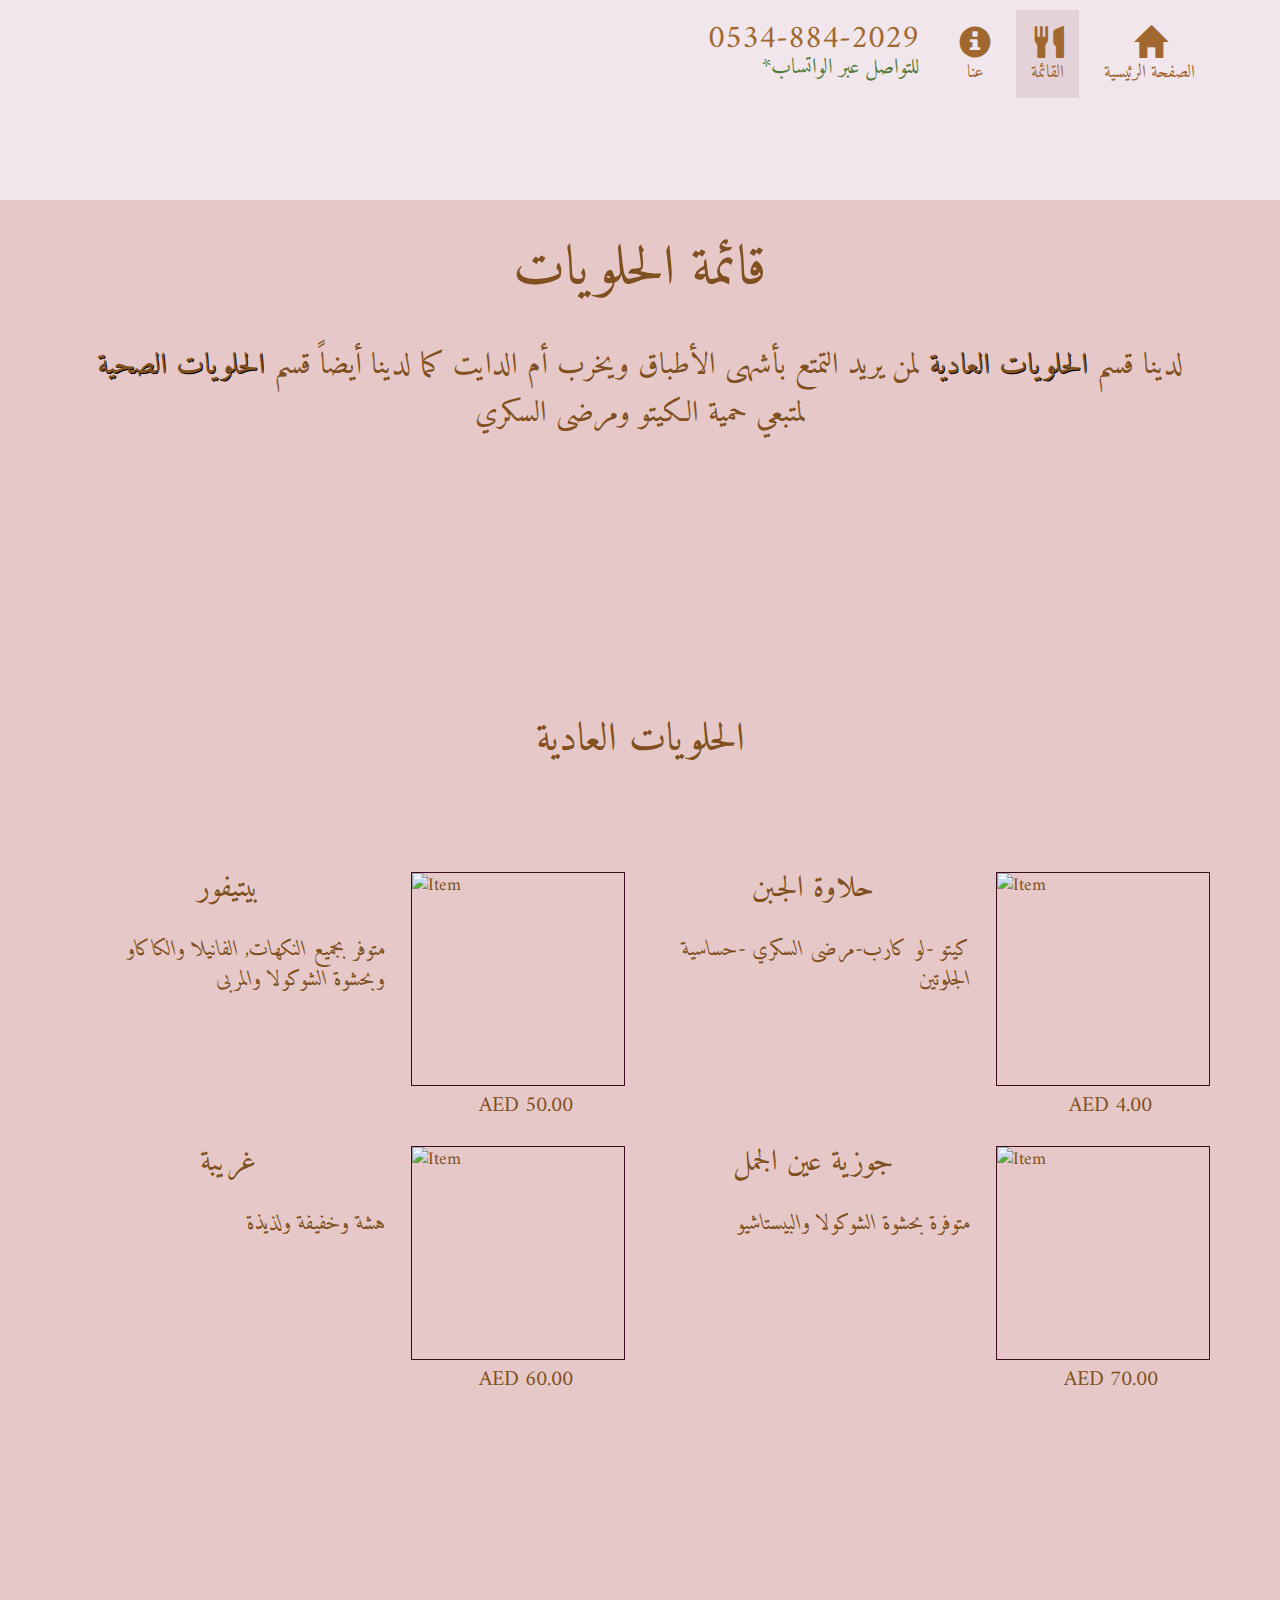
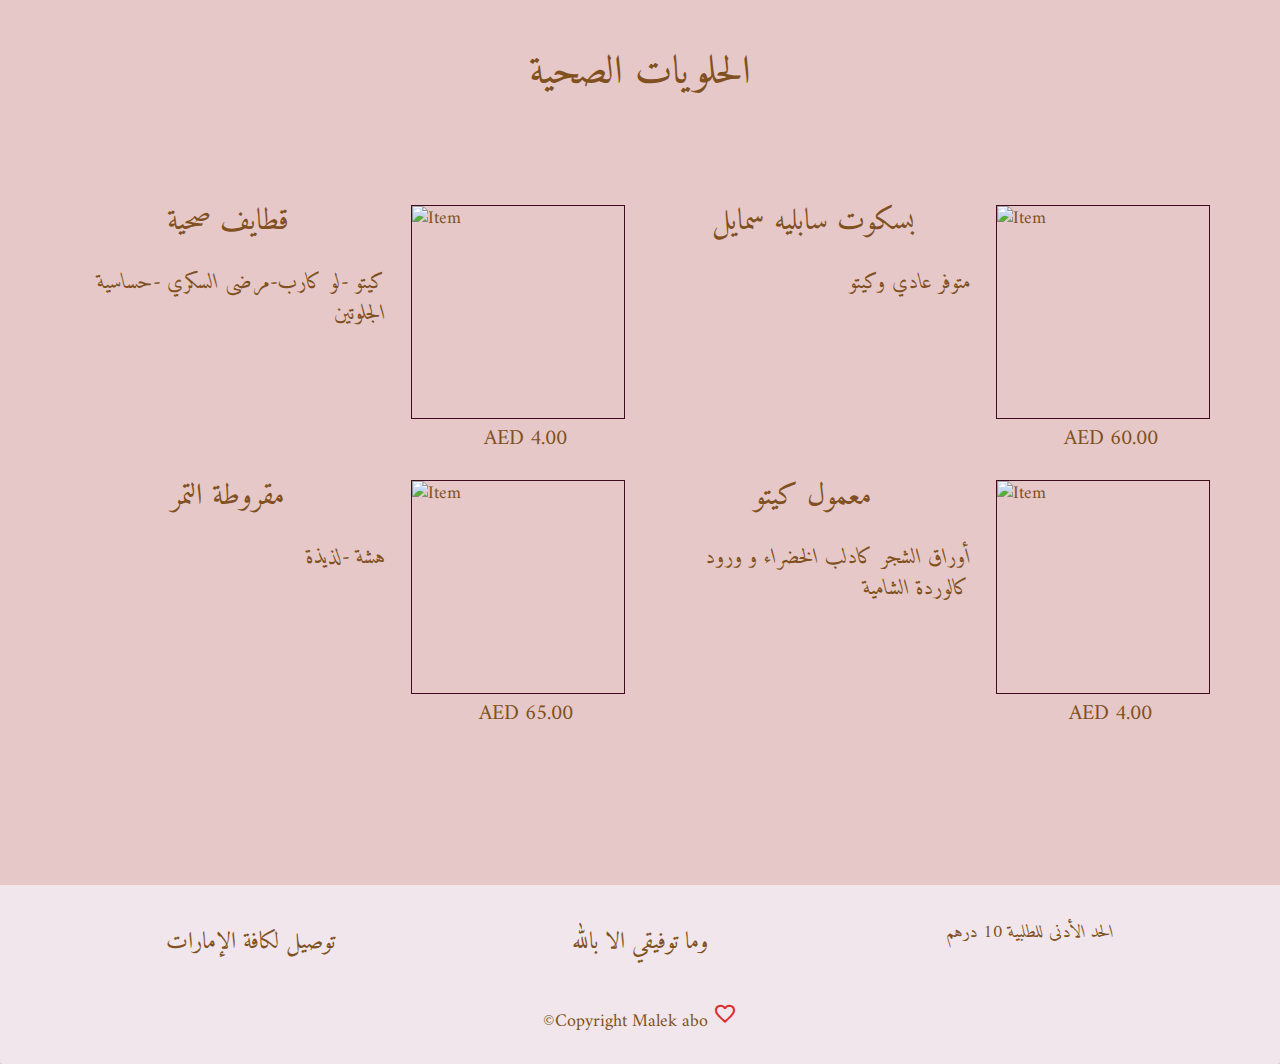
==== Sweet Queen/menu-categories.html @ 832c99ba "Add files via upload" ====
<!DOCTYPE html>
<html lang="en">
<head>
    <meta charset="UTF-8">
    <meta http-equiv="X-UA-Compatible" content="IE=edge">
    <meta name="viewport" content="width=device-width, initial-scale=1.0">
    <title>Sweet Queen</title>
    <link rel="stylesheet" href="css/bootstrap.min.css">
    <link rel="stylesheet" href="css/styles.css">
    <link rel="preconnect" href="https://fonts.googleapis.com">
    <link rel="preconnect" href="https://fonts.gstatic.com" crossorigin>
    <link rel="preconnect" href="https://fonts.googleapis.com">
    <link rel="preconnect" href="https://fonts.gstatic.com" crossorigin>
    <link href="https://fonts.googleapis.com/css2?family=Amiri:ital@0;1&family=Aref+Ruqaa&family=Lora:ital,wght@0,400;0,500;0,600;0,700;1,400;1,500;1,600;1,700&family=Outfit:wght@100;200;300;400;500;600;700;800;900&family=Oxygen:wght@300;400;700&family=Roboto:wght@100&display=swap" rel="stylesheet">
    <link rel="stylesheet" href="https://fonts.googleapis.com/css2?family=Material+Symbols+Outlined:opsz,wght,FILL,GRAD@48,400,1,0" />
    <link rel="stylesheet" href="https://cdnjs.cloudflare.com/ajax/libs/font-awesome/4.7.0/css/font-awesome.min.css"> 
    <link href="https://fonts.googleapis.com/css2?family=Lora:ital,wght@0,400;0,500;0,600;0,700;1,400;1,500;1,600;1,700&family=Outfit:wght@100;200;300;400;500;600;700;800;900&family=Oxygen:wght@300;400;700&display=swap" rel="stylesheet">
    <link href="https://fonts.googleapis.com/css2?family=Outfit:wght@100;200;300;400;500;600;700;800;900&family=Oxygen:wght@300;400;700&display=swap" rel="stylesheet">
</head>
<body>


    <header>
        <nav id="header-nav" class="navbar navbar-default">
            <div class="container">
                <div class="navbar-header">
                    <a href="index.html" class="pull-left visible-md visible-lg">
                        <div id="logo-img" alt="Logo image" ></div>
                    </a>

                    <div id="restaurant-name">
                        <a href="index.html"><h1 class="visible-xs">Sweet&nbsp;Queen
                            <br> <br> طعم&nbsp;الحلويات&nbsp;الاصيل
                        </h1></a>
                    </div>

                    <button type="button" class="navbar-toggle collapsed" data-toggle="collapse" data-target="#collapsable-nav" aria-expanded="false">
                        <span class="sr-only">Toggle navigation</span>
                        <span class="icon-bar"></span>
                        <span class="icon-bar"></span>
                        <span class="icon-bar"></span>
                    </button>

                </div>


                <div class="collapse navbar-collapse" id="collapsable-nav">
                    <ul id="nav-list" class="nav navbar-nav navbar-right">
                      <li id="phone" class="hidden-xs">
                        <a href="https://wa.me/+905348842029" target="_blank">
                            <span>0534-884-2029</span></a><div>*للتواصل عبر الواتساب</div>
                      </li>
                      <li>
                        <a href="index.html#about-us">
                            <span class="glyphicon glyphicon-info-sign"></span>
                            <br class="hidden-xs">عنا</a>
                      </li>
                      <li class="active">
                        <a href="menu-categories.html">
                            <span class="glyphicon glyphicon-cutlery"></span>
                            <br class="hidden-xs">القائمة</a>
                      </li>
                      <li>
                        <a href="index.html">
                            <span class="glyphicon glyphicon-home"></span>
                            <br class="hidden-xs">الصفحة الرئيسية</a>
                      </li>
                    </ul>
                </div>
            </div>
        </nav>
    </header>



    <!--Call button for small devices-->
    <div id="call-btn" class="visible-xs">
        <a href="https://wa.me/+905348842029" target="_blank" class="btn">
        0534-884-2029
        </a>
    </div>
    <div id="xs-deliver" class="visible-xs text-center">* للتواصل عبر الواتساب</div>


    <!--Menu categories' content-->
    <div id="main-content" class="container">
        <h1 id="menu-categories-title" class="text-center"> قائمة الحلويات </h1>
        <h2 id="we-have" class="text-center">لدينا قسم 
           <a href="#normal-sweets"> الحلويات العادية</a>
            لمن يريد التمتع بأشهى الأطباق ويخرب أم الدايت كما لدينا أيضاً قسم
            <a href="#healthy-sweets">الحلويات الصحية</a>
            لمتبعي حمية الكيتو ومرضى السكري
        </h2>


        <section id="normal-section" class="row">
            <h2 id="normal-sweets" class="text-center">الحلويات العادية</h2>

            <div class="menu-item-tile col-md-6">
                <div class="row">
                    <div class="menu-item-description col-sm-7">
                        <h3 class="menu-item-title text-center">بيتيفور</h3>
                        <p class="menu-item-details text-right">متوفر بجميع النكهات, الفانيلا والكاكاو وبحشوة الشوكولا والمربى</p>
                    </div>
                    <div class="col-sm-5">
                        <div class="menu-item-photo">
                            <img class="responsive" width="250" height="50" src="/img/بيتيفور.png" alt="Item">
                        </div>
                        <div class="menu-item-price text-center">AED 50.00</div>
                    </div>
                </div>
                <hr class="visible-xs">
            </div>

            <div class="menu-item-tile col-md-6">
                <div id="halawa-jebn" class="row">
                    <div class="menu-item-description col-sm-7">
                        <h3 class="menu-item-title text-center">حلاوة الجبن</h3>
                        <p class="menu-item-details text-right">كيتو -لو كارب-مرضى السكري -حساسية الجلوتين</p>
                    </div>
                    <div class="col-sm-5">
                        <div class="menu-item-photo">
                            <img class="responsive" width="250" height="50" src="/img/حلاوة-الجبن-2.png" alt="Item">
                        </div>
                        <div class="menu-item-price text-center">AED 4.00</div>
                    </div>
                </div>
                <hr class="visible-xs">
            </div>

            <div class="clearfix visible-md-block visible-lg-block"></div>

            <div class="menu-item-tile col-md-6">
                <div id="graiba-kishta" class="row">
                    <div class="menu-item-description col-sm-7">
                        <h3 class="menu-item-title text-center">غريبة</h3>
                        <p class="menu-item-details text-right">هشة وخفيفة ولذيذة</p>
                    </div>
                    <div class="col-sm-5">
                        <div class="menu-item-photo">
                            <img class="responsive" width="250" height="50" src="/img/غريبة.jpg" alt="Item">
                        </div>
                        <div class="menu-item-price text-center">AED 60.00</div>
                    </div>
                </div>
                <hr class="visible-xs">
            </div>

            <div class="menu-item-tile col-md-6">
                <div id="jawziya-kito" class="row">
                    <div class="menu-item-description col-sm-7">
                        <h3 class="menu-item-title text-center">جوزية عين الجمل</h3>
                        <p class="menu-item-details text-right">متوفرة بحشوة الشوكولا والبيستاشيو</p>
                    </div>
                    <div class="col-sm-5">
                        <div class="menu-item-photo">
                            <img class="responsive" width="250" height="50" src="/img/جوزية كيتو-2.png" alt="Item">
                        </div>
                        <div class="menu-item-price text-center">AED 70.00</div>
                    </div>
                </div>
            </div>

            <div class="clearfix visible-md-block visible-lg-block"></div>
        </section>


        <section id="healthy-section" class="row">
            <h2 id="healthy-sweets" class="text-center">الحلويات الصحية</h2>

            <div class="menu-item-tile col-md-6">
                <div class="row">
                    <div class="menu-item-description col-sm-7">
                        <h3 class="menu-item-title text-center">قطايف صحية</h3>
                        <p class="menu-item-details text-right">كيتو -لو كارب-مرضى السكري -حساسية الجلوتين</p>
                    </div>
                    <div class="col-sm-5">
                        <div class="menu-item-photo">
                            <img class="responsive" width="250" height="50" src="/img/قطايف.png" alt="Item">
                        </div>
                        <div class="menu-item-price text-center">AED 4.00</div>
                    </div>
                </div>
                <hr class="visible-xs">
            </div>

            <div class="menu-item-tile col-md-6">
                <div class="row">
                    <div class="menu-item-description col-sm-7">
                        <h3 class="menu-item-title text-center">بسكوت سابليه سمايل</h3>
                        <p class="menu-item-details text-right">متوفر عادي وكيتو</p>
                    </div>
                    <div class="col-sm-5">
                        <div class="menu-item-photo">
                            <img class="responsive" width="250" height="50" src="/img/كيتو.png" alt="Item">
                        </div>
                        <div class="menu-item-price text-center">AED 60.00</div>
                    </div>
                </div>
                <hr class="visible-xs">
            </div>

            <div class="clearfix visible-md-block visible-lg-block"></div>

            <div class="menu-item-tile col-md-6">
                <div class="row">
                    <div class="menu-item-description col-sm-7">
                        <h3 class="menu-item-title text-center">مقروطة التمر</h3>
                        <p class="menu-item-details text-right">هشة -لذيذة</p>
                    </div>
                    <div class="col-sm-5">
                        <div class="menu-item-photo">
                            <img class="responsive" width="250" height="50" src="/img/مقروطة التمر.jpg" alt="Item">
                        </div>
                        <div class="menu-item-price text-center">AED 65.00</div>
                    </div>
                </div>
                <hr class="visible-xs">
            </div>

            <div class="menu-item-tile col-md-6">
                <div class="row">
                    <div class="menu-item-description col-sm-7">
                        <h3 class="menu-item-title text-center">معمول كيتو</h3>
                        <p class="menu-item-details text-right">أوراق الشجر كادلب الخضراء و ورود كالوردة الشامية</p>
                    </div>
                    <div class="col-sm-5">
                        <div class="menu-item-photo">
                            <img class="responsive" width="250" height="50" src="/img/معمول كيتو.jpg" alt="Item">
                        </div>
                        <div class="menu-item-price text-center">AED 4.00</div>
                    </div>
                </div>
            </div>

            <div class="clearfix visible-md-block visible-lg-block"></div>
        </section>
    </div>

    
    <footer class="panel-footer">
        <div class="container">
            <div class="row">
                <section id="hours" class="col-sm-4">
                    <span>توصيل لكافة الإمارات</span><br>

                    <hr class="visible-xs">
                </section>
                <section id="address" class="col-sm-4">
                    <span>وما توفيقي الا بالله</span><br>

                    <hr class="visible-xs">
                </section>
                <section id="testimonials"class="col-sm-4">
                   الحد الأدنى للطلبية 10 درهم
                </section>
            </div>
            <div class="text-center">
                &copy;Copyright Malek abo <span class="material-symbols-outlined">favorite</span>
                <div>
                    <script src="https://cdn.lordicon.com/xdjxvujz.js"></script>
                    <lord-icon
                        src="https://cdn.lordicon.com/gqqykmqo.json"
                        trigger="loop"
                        delay="500"
                        colors="outline:#121331,primary:#646e78,secondary:#545454,tertiary:#4faef9,quaternary:#f3c3ba"
                        style="width:130px;height:130px">
                    </lord-icon>
                </div>
            </div>
        </div>
    </footer>

    <script src="js/jquery-3.6.0.min.js"></script>
    <script src="js/bootstrap.min.js"></script>
    <script src="js/script.js"></script>
</body>
</html>
---- Sweet Queen/css/styles.css ----
body{
    font-size: 16px;
    color: #805020;
    background-color: #e6c8c8;
    font-size: 18px;
    font-family: 'Amiri', serif;
}


/*Header*/
#header-nav{
    background-color: #f0e6eb;
    border-radius: 0;
    border: 0;
}

#logo-img{
    background: url(/img/Mediamodifier-Design-Template-removebg1.png) no-repeat;
    width: 200px;
    height: 200px;
    background-position: center;
    margin: -10px 15px 10px 0px;  
}

    /*DAVID CHO'S CHINA BISTRO
    Kosher certificaion KOSHER CERTIFIED*/
.navbar-brand{
    padding-top: 25px;
}

/*DAVID CHO'S CHINA BISTRO*/
.navbar-header h1{
    color: #a0682f;
    font-size: 2em;
    font-weight: bold;
    text-shadow: 1px 1px 1px #222;
    margin-top: 50px;
    margin-bottom: 30px;
    line-height: .75;
    text-align: center;
}

#restaurant-name a{
    text-decoration: none;
    display: block;
    margin-left: 20%;
    margin-right: 20%;
}

#nav-list{
    margin-top: 10px;
}

#nav-list a{
    color: #a0682f;
    text-align: center;
}

#nav-list li:not(:last-child){
    margin-right: 10px;
}

#nav-list a:hover{ /*when the mouse touch it change the color*/
    background: rgb(120 45 45 / 10%);
}

.navbar-default .navbar-nav>.active>a{
    background-color: rgb(120 45 45 / 10%);
}

#nav-list a span{
    font-size: 1.8em;
}

#phone{
    margin-top: 5px;
}

#phone a{ /*phone number*/
    text-align: right;
    padding-bottom: 0;
}

#phone div{ /*We Deliver*/
    color: #557c3e;
    text-align: right;
    padding-right: 15px;
    font-size: 1.2em;
}

.navbar-header button.navbar-toggle, .navbar-header .icon-bar{
    border: 1px solid #61122F;
}

.navbar-header button.navbar-toggle{
    clear: both;
    margin-top: -30px;
    top: -120px;
}
/*End header*/

/*FOOTER*/
.panel-footer{
    margin-top:30px;
    padding-top:35px;
    padding-bottom:30px;
    background-color:#f0e6eb;
    border-top:0;
}

.panel-footer div.row{
    margin-bottom: 35px;
    text-align: center;
}

#hours, #address{
    line-height: 2;
}

#hours > span, #address > span{
    font-size: 1.3em;
}

#address p{
    color:#557c3e;
    font-size:.8em;
    line-height:1.8;
}
              
#testimonials{
  font-style: italic;
}

#testimonials p:nth-child(2){ 
    margin-top:25px;
}

.material-symbols-outlined{
    color: rgb(218, 47, 47);
}
/*END FOOTER*/


/*Home page*/
.container .jumbotron{
    margin-top: 50px;
    box-shadow: 5px 10px 10px #3f0c1f;
    margin-bottom: 200px;
    border-radius: 10px;
}

#about-us{
    border: 1px solid rgb(151, 75, 75);
    margin-bottom: 200px;
    font-size: 1.5em;
    display: flex;
    margin-left: 0;
    margin-right: 0;
    background-color: #f0e6eb;
    border-radius: 10px;
    box-shadow: 5px 10px 10px #3f0c1f;
}

#chef{
    background: url(/img/Avatars\ -\ Default.png) no-repeat;
    background-position: center;
    width: 100%;
    height: 100%;
}

.remove-padding{
    padding: 0;
    flex: 1;
}

#change{
    font-style: italic;
}

#change .glyphicon{
    color: #000;
}

#less-margin{
    margin-bottom: 30px;
}

.text-right p{
    font-weight: 100;
    font-size: 1em;
}

.row h1{
    font-size: 50px;
    margin-bottom: 60px;
}

#best-sellers{
    margin-bottom: 200px;
}

#menu-tile,#healthy-tile,#halawa,#gariba,#jawziya{
    height:250px;
    width:100%;
    margin-bottom:15px;
    position:relative;
    border:2px solid#3F0C1F;
    overflow:hidden;
}

#menu-tile:hover, #healthy-tile:hover,#halawa:hover,#gariba:hover,#jawziya:hover{
    box-shadow:0 1px 5px 1px #5c5151;
}

#halawa{
    background:url(/img/حلاوة\ جبن.png) no-repeat;
    background-position: center;
    background-size: cover;
}

#gariba{
    background:url(/img/غريبة.jpg) no-repeat;
    background-position: bottom;
    background-size: cover;
}

#jawziya{
    background:url(/img/جوزية\ كيتو.png) no-repeat;
    background-position: center;
    background-size: cover;
}

.hidden-explanation{
    display: none;
}

.show-when-hover:hover .hidden-explanation{
    display: block;
}

.show-when-hover:hover .shown-explanation{
    display: none;
}

#menu-tile span,#healthy-tile span ,#halawa span,#gariba span,#jawziya span{
    position:absolute;
    bottom:0;
    right:0;
    width:100%;
    text-align:center;
    font-size:1.6em;
    text-transform:uppercase;
    background-color: rgba(0, 0, 0, 0.7);
    color:#ffffff;
}

#halawa .hidden-explanation ,#gariba .hidden-explanation ,#jawziya .hidden-explanation{
    height: 100%;
}

.hidden-explanation div:nth-child(1){
    position: absolute;
    top: 50%;
    left: 50%;
    transform: translate(-50%,-50%);
    width: 100%;
}

.hidden-explanation div:nth-child(2){
    position: absolute;
    bottom: 0;
    width: 100%;
}

#menu-tile{
    background:url(/img/جوزية\ كيتو.png) no-repeat;
    background-position: center;
    background-size: cover;
}

#healthy-tile{
    background:url(/img/صحية.png) no-repeat;
    background-position: center;
    background-size: cover;
}

#home-tiles{
    margin-bottom: 200px;
}

.lord-icon{
    width: 150px;
    height: 150px;
}
/*End Home page*/


/*Menu categories*/
.category-tile{
    position:relative;
    border:2px solid #3F0C1F;
    overflow:hidden;
    width:200px;
    height:200px;
    margin:0 auto 15px; /*The auto is set automatically in the left and right*/
}

.category-tile span{
    position:absolute;
    bottom:0;
    right:0;
    width:100%;
    text-align: center;
    font-size: 1.2em;
    text-transform: uppercase;
    background-color: #000;
    color: #fff;
    opacity: 0.8;
}

.category-tile:hover{
    box-shadow: 0 1px 5px 1px #3f0c1f;
}

#menu-categories-title{
    margin-bottom: 40px;
    font-size: 56px;
}

#main-content h2{
    margin-bottom: 250px;
    line-height: 1.6;
}

h2#normal-sweets , h2#healthy-sweets{
    margin-bottom: 100px;
    font-size: 40px;
}

#main-content h2 a{
    text-decoration: none;
    color: #805020;
    text-shadow: 1px 1px #000;
}

#main-content h2 a:hover{
    color: #c0864c;
}
/*End Menu categories*/


/* SINGLE CATEGORY PAGE */
.menu-item-tile{
    margin-bottom: 25px;
}

.menu-item-tile hr{ /*it's visible in small devices*/
    width: 80%;
}

.menu-item-tile .menu-item-price {
    font-size: 1.2em;
    margin-top: -15px;
    margin-right: -15px;
}

.menu-item-photo{
    position: relative;
    border: 1px solid #3F0C1F;
    overflow: hidden;
    padding: 0;
    margin-right: auto;
    margin-left: auto;
    margin-bottom: 20px;
    max-width: 250px;
}

section.img-responsive{
    height: 140px;
}

.responsive{
    display: block;
    width: 100%;
    height: 212px;
}

.menu-item-tile hr{
    margin-top: 40px;
    margin-bottom: 40px;
}

.menu-item-description {
    padding-right: 10px;
}

h3.menu-item-title {
    margin: 0 0 30px;
    font-size: 30px;
}
    
.menu-item-details{
    font-size: 1.2em;
    font-style: italic;
}

#normal-section{
    margin-bottom: 200px;
}

#healthy-section{
    margin-bottom: 100px;
}
/* END SINGLE CATEGORY PAGE */

/*Large devices*/
@media (min-width: 1200px){
    /*Header*/
    .container .jumbotron{
        background: url(/img/Sweet\ Queen\ \(1\).png) no-repeat;
        background-size: cover;
        height: 910px;
    }
    /*End header*/


    /*Home page*/
    #about-us{
        height: 480px;
    }
    /*End home page*/
}
/*End Large devices*/

/*Medium devices*/
@media (min-width: 992px) and (max-width: 1199px){
    /*Header*/
    #logo-img{
        background: url(/img/Mediamodifier-Design-Template-removebg1.png) no-repeat;
        background-position: center;
        background-size: cover;
        margin: 5px 5px 5px 0;
    }

    .container .jumbotron{
        background: url(/img/Sweet\ Queen\ \(1\).png) no-repeat;
        background-size: cover;
        height: 750px;
    }
    /*End header*/

    /*Home page*/
    #about-us{
        height: 560px;
    }
    /*End home page*/

    /*Menu categories*/
    .responsive{
        height: 170px;
    }
    /*End menu categories*/
}
/*End Medium devices*/

/*Small devices*/
@media (min-width: 768px) and (max-width: 991px){
    .container .jumbotron{
        background: url(/img/Sweet\ Queen\ \(1\).png) no-repeat;
        background-size: cover;
        height: 575px;
    }

    #menu-tile span,#healthy-tile span ,#halawa span,#gariba span,#jawziya span{
        font-size: 1.3em;
    }
}
/*End Small devices*/

/*Extra small devices*/
@media (max-width: 767px){
    /*Header*/
    .navbar-brand {
        padding-top: 10px;
        height: 80px;
        margin-bottom: 15px;
        width: 100%;
        text-align: center;
    }
    .navbar-brand h1 { /*Restaurant name*/
        padding-top: 10px;
        font-size: 2em;
    }
    .navbar-brand p { /*Kosher cert*/
        font-size: .6em;
        margin-top: 12px;
    }
    .navbar-brand p img { /*Star img*/
        height: 20px;
    }
    #collapsable-nav a{
        font-size: 1.2em;
    }
    #collapsable-nav a span{
        font-size: 1em;
        margin-right: 5px;
    }

    #call-btn > a{
        font-size: 1.5em;
        display: block;
        margin: 0 20px;
        padding: 10px;
        border: 2px solid rgb(241, 80, 80);
        background-color: #f0e6eb;
        color: #951c49;
    }

    #xs-deliver {
        margin-top: 5px;
        font-size: 1.3em;
        color: #a0682f;
        margin-bottom: 50px;
    }

    /*End Header*/


    /*Home Page*/
    .container .jumbotron{
        margin-top: 30px;
        padding: 0px;
    }

    .container .jumbotron img{
        border-radius: 10px;
    }

    #about-us{
        display: block;
    }

    .remove-padding{
        flex: 0;
    }

    #chef{
        margin-left: auto;
        margin-right: auto;
        width: 360px;
        height: 450px;
    }

    #menu-tile,#healthy-tile,#halawa,#gariba,#jawziya{
        width:360px;
        margin:0 auto 15px; /*The auto is set automatically in the left and right*/
    }

    #halawa,#gariba,#jawziya,#menu-tile{
        margin-bottom: 50px;
    }
    /*End Home Page*/

    /*Footer*/

    .panel-footer section{
        margin-bottom:30px;
    }    

    .panel-footer section:nth-child(3){
        margin-bottom: 0; /*margin already exists on the whole row*/
    }     

    .panel-footer section hr{
        width:50%;
    }
    /*End Footer*/

    /*Single page category*/
    .menu-item-photo{
        margin-right: auto;
    }

    .menu-item-tile .menu-item-price , .menu-item-description{
        text-align: center;
    }

    .menu-item-details{
        text-align: center;
    }
    /*End Single page category*/
}
/*End Extra small devices*/

/*Between extra small and super extra small devices*/

/**************** Super extra small devices Only :-) ***/
@media(max-width:479px){
    /*Header*/
    #restaurant-name a{
        margin: 0px 35px;
    }

    .navbar-brand h1{/*Restaurant name*/
        padding-top: 5px;
        font-size:6vw;
    }
    /*End Header*/

    /*Home page*/
    #about-us{
        font-size: 1.2em;
    }

    #chef{
        background: url(/img/Avatars\ -\ Default\ 1.png) no-repeat;
        width: 100%;
        background-position: center;
    }

    #menu-tile,#healthy-tile,#halawa,#gariba,#jawziya{
        width:280px;
        margin:0 auto 40px; /*The auto is set automatically in the left and right*/
    }

    .col-xxs-12{
        position: relative;
        min-height: 1px;
        padding-right: 15px;
        padding-left: 15px;
        float: left;
        width: 100%;
    }

    .lord-icon{
        width: 120px;
        height: 120px;
    }

    #sweets-menu , #best-sellers-title{
        font-size: 40px;
    }
}
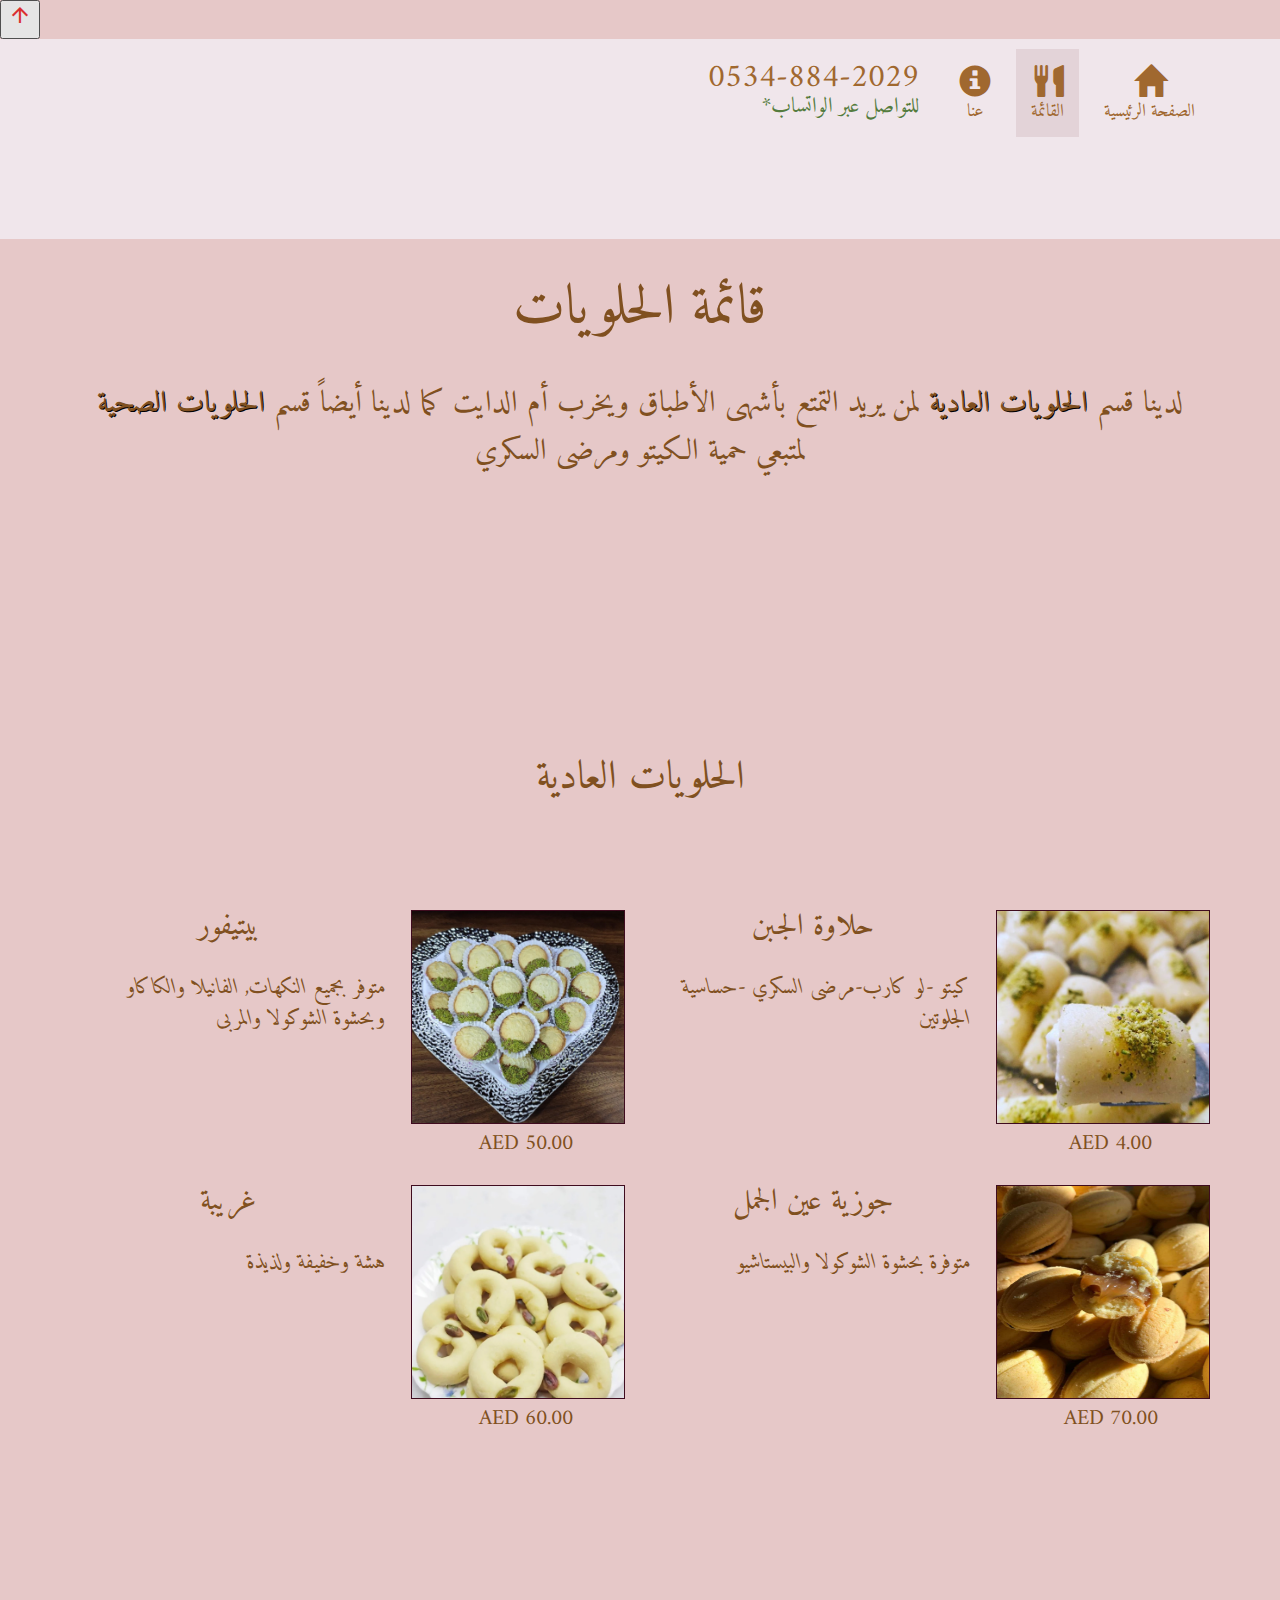
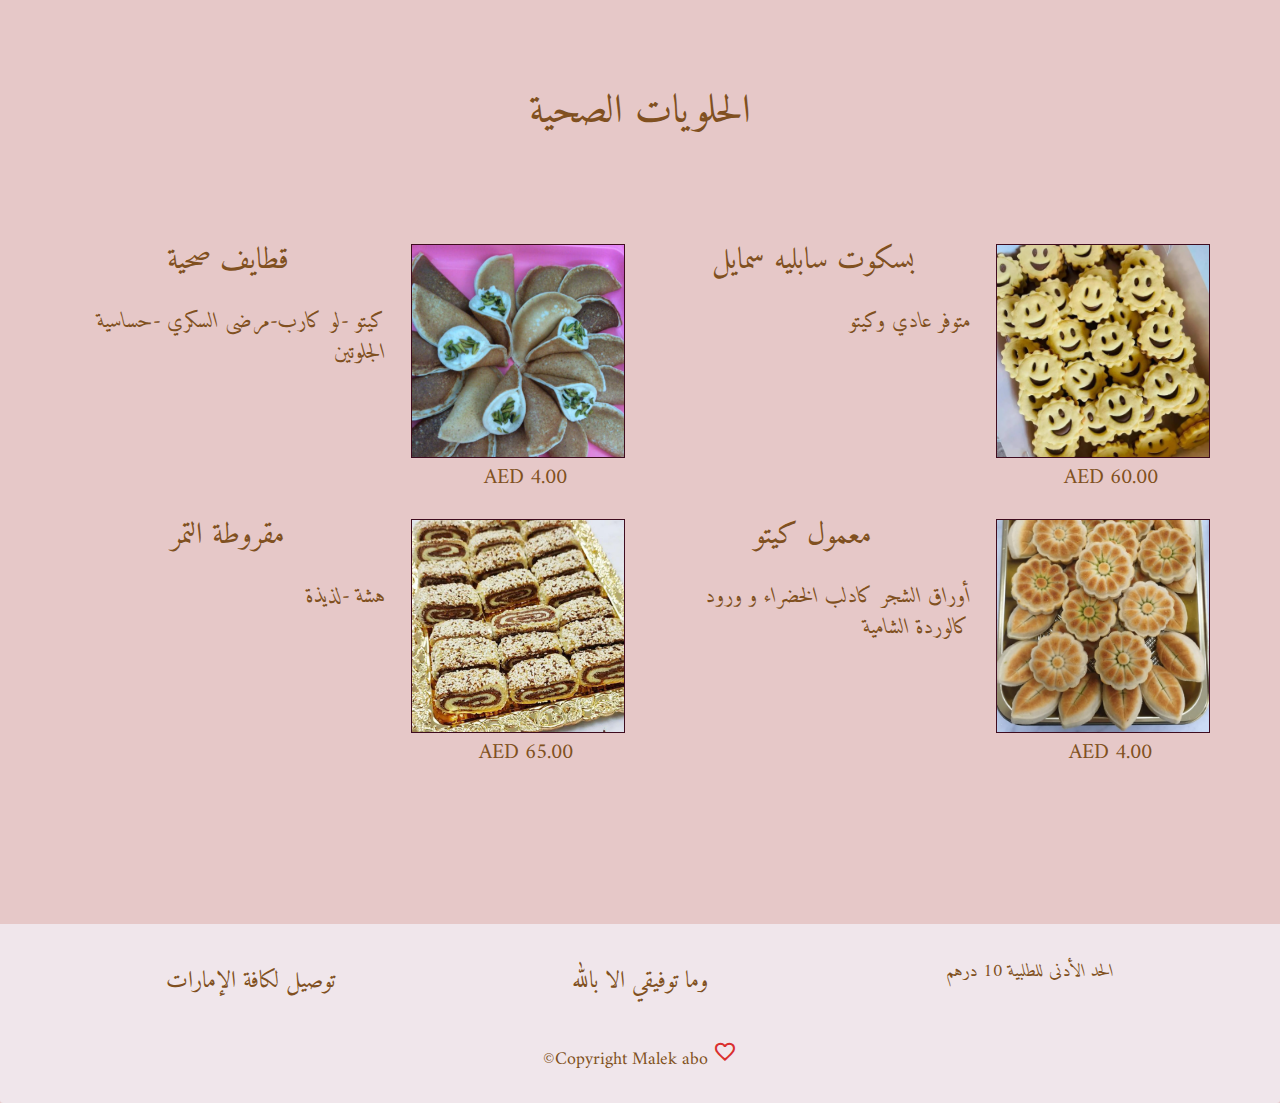
==== commit fda4841c: "Update menu-categories.html" ====
--- a/Sweet Queen/menu-categories.html
+++ b/Sweet Queen/menu-categories.html
@@ -18,7 +18,9 @@
     <link href="https://fonts.googleapis.com/css2?family=Outfit:wght@100;200;300;400;500;600;700;800;900&family=Oxygen:wght@300;400;700&display=swap" rel="stylesheet">
 </head>
 <body>
-
+    <button onclick="topFunction()" id="myBtn" title="Go to top">
+        <span class="material-symbols-outlined">arrow_upward</span>
+    </button>
 
     <header>
         <nav id="header-nav" class="navbar navbar-default">
@@ -104,7 +106,7 @@
                     </div>
                     <div class="col-sm-5">
                         <div class="menu-item-photo">
-                            <img class="responsive" width="250" height="50" src="/img/بيتيفور.png" alt="Item">
+                            <img class="responsive" width="250" height="50" src="./img/بيتيفور.png" alt="Item">
                         </div>
                         <div class="menu-item-price text-center">AED 50.00</div>
                     </div>
@@ -120,7 +122,7 @@
                     </div>
                     <div class="col-sm-5">
                         <div class="menu-item-photo">
-                            <img class="responsive" width="250" height="50" src="/img/حلاوة-الجبن-2.png" alt="Item">
+                            <img class="responsive" width="250" height="50" src="./img/حلاوة-الجبن-2.png" alt="Item">
                         </div>
                         <div class="menu-item-price text-center">AED 4.00</div>
                     </div>
@@ -138,7 +140,7 @@
                     </div>
                     <div class="col-sm-5">
                         <div class="menu-item-photo">
-                            <img class="responsive" width="250" height="50" src="/img/غريبة.jpg" alt="Item">
+                            <img class="responsive" width="250" height="50" src="./img/غريبة.jpg" alt="Item">
                         </div>
                         <div class="menu-item-price text-center">AED 60.00</div>
                     </div>
@@ -154,7 +156,7 @@
                     </div>
                     <div class="col-sm-5">
                         <div class="menu-item-photo">
-                            <img class="responsive" width="250" height="50" src="/img/جوزية كيتو-2.png" alt="Item">
+                            <img class="responsive" width="250" height="50" src="./img/جوزية كيتو-2.png" alt="Item">
                         </div>
                         <div class="menu-item-price text-center">AED 70.00</div>
                     </div>
@@ -176,7 +178,7 @@
                     </div>
                     <div class="col-sm-5">
                         <div class="menu-item-photo">
-                            <img class="responsive" width="250" height="50" src="/img/قطايف.png" alt="Item">
+                            <img class="responsive" width="250" height="50" src="./img/قطايف.png" alt="Item">
                         </div>
                         <div class="menu-item-price text-center">AED 4.00</div>
                     </div>
@@ -192,7 +194,7 @@
                     </div>
                     <div class="col-sm-5">
                         <div class="menu-item-photo">
-                            <img class="responsive" width="250" height="50" src="/img/كيتو.png" alt="Item">
+                            <img class="responsive" width="250" height="50" src="./img/كيتو.png" alt="Item">
                         </div>
                         <div class="menu-item-price text-center">AED 60.00</div>
                     </div>
@@ -210,7 +212,7 @@
                     </div>
                     <div class="col-sm-5">
                         <div class="menu-item-photo">
-                            <img class="responsive" width="250" height="50" src="/img/مقروطة التمر.jpg" alt="Item">
+                            <img class="responsive" width="250" height="50" src="./img/مقروطة التمر.jpg" alt="Item">
                         </div>
                         <div class="menu-item-price text-center">AED 65.00</div>
                     </div>
@@ -226,7 +228,7 @@
                     </div>
                     <div class="col-sm-5">
                         <div class="menu-item-photo">
-                            <img class="responsive" width="250" height="50" src="/img/معمول كيتو.jpg" alt="Item">
+                            <img class="responsive" width="250" height="50" src="./img/معمول كيتو.jpg" alt="Item">
                         </div>
                         <div class="menu-item-price text-center">AED 4.00</div>
                     </div>
@@ -270,9 +272,31 @@
             </div>
         </div>
     </footer>
+    
+    <script>
+        //Get the button
+        var mybutton = document.getElementById("myBtn");
+        
+        // When the user scrolls down 200px from the top of the document, show the button
+        window.onscroll = function() {scrollFunction()};
+        
+        function scrollFunction() {
+          if (document.body.scrollTop > 200 || document.documentElement.scrollTop > 200) {
+            mybutton.style.display = "block";
+          } else {
+            mybutton.style.display = "none";
+          }
+        }
+        
+        // When the user clicks on the button, scroll to the top of the document
+        function topFunction() {
+          document.body.scrollTop = 0;
+          document.documentElement.scrollTop = 0;
+        }
+    </script>
 
     <script src="js/jquery-3.6.0.min.js"></script>
     <script src="js/bootstrap.min.js"></script>
     <script src="js/script.js"></script>
 </body>
-</html>+</html>
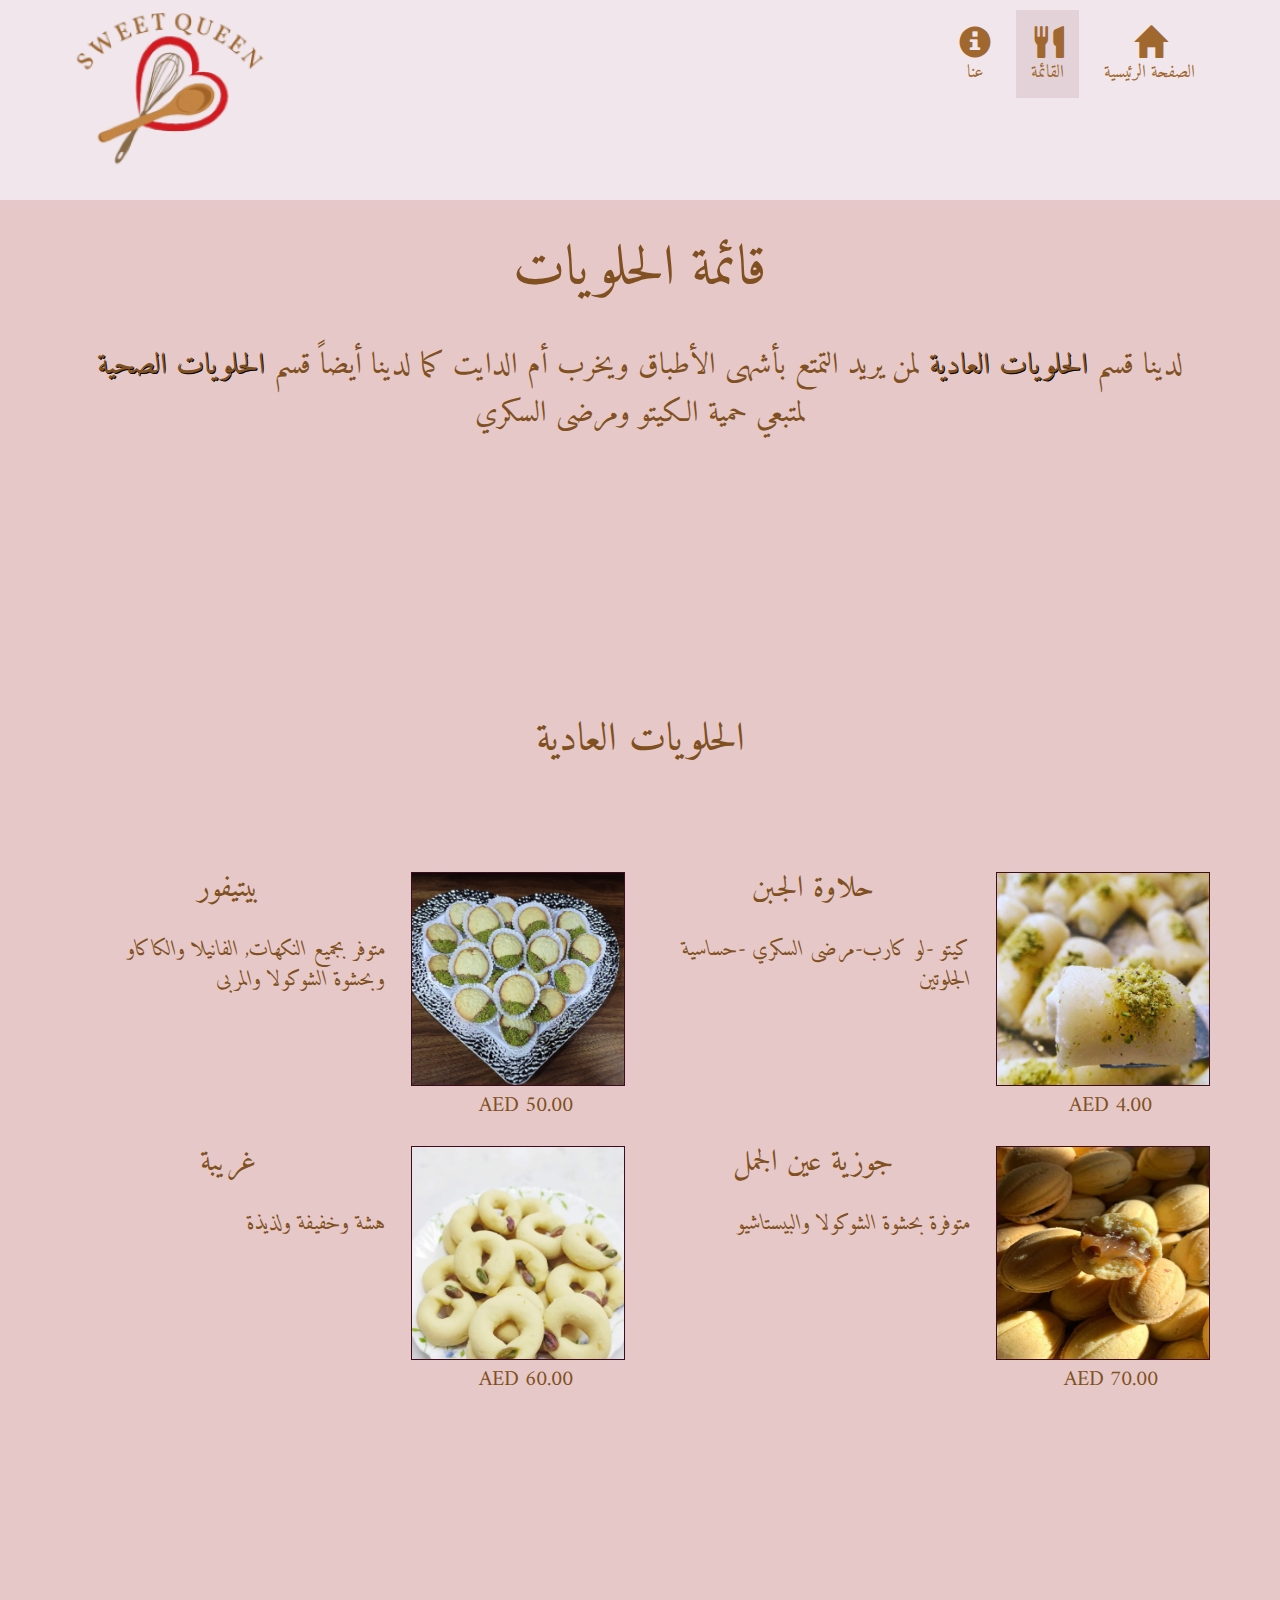
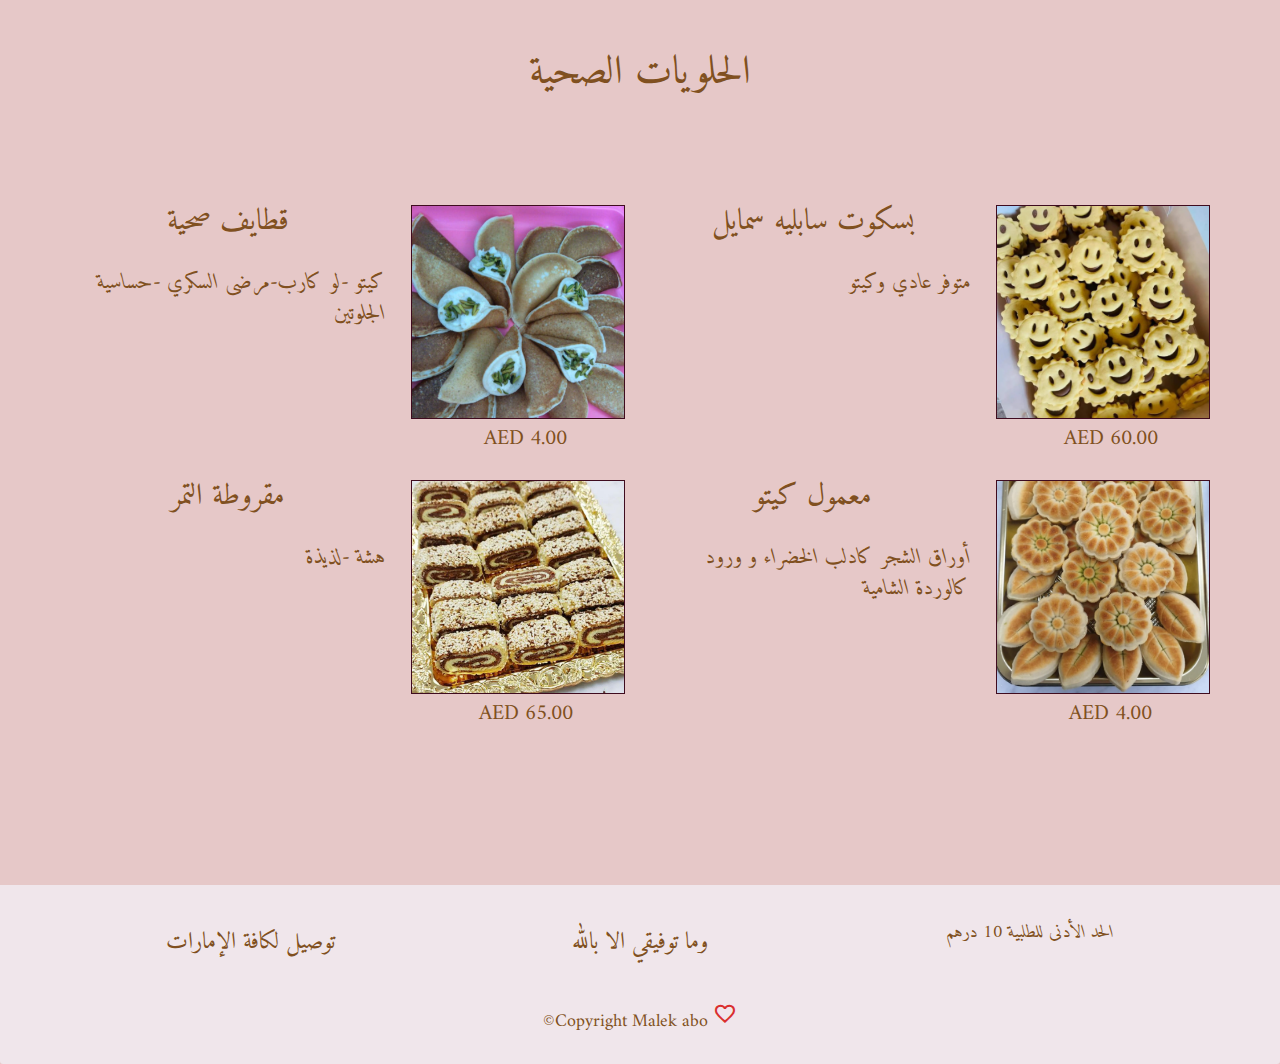
==== commit 5e2d6660: "Update menu-categories.html" ====
--- a/Sweet Queen/menu-categories.html
+++ b/Sweet Queen/menu-categories.html
@@ -48,10 +48,6 @@
 
                 <div class="collapse navbar-collapse" id="collapsable-nav">
                     <ul id="nav-list" class="nav navbar-nav navbar-right">
-                      <li id="phone" class="hidden-xs">
-                        <a href="https://wa.me/+905348842029" target="_blank">
-                            <span>0534-884-2029</span></a><div>*للتواصل عبر الواتساب</div>
-                      </li>
                       <li>
                         <a href="index.html#about-us">
                             <span class="glyphicon glyphicon-info-sign"></span>
--- a/Sweet Queen/css/styles.css
+++ b/Sweet Queen/css/styles.css
@@ -15,7 +15,7 @@
 }
 
 #logo-img{
-    background: url(/img/Mediamodifier-Design-Template-removebg1.png) no-repeat;
+    background: url(../img/Mediamodifier-Design-Template-removebg1.png) no-repeat;
     width: 200px;
     height: 200px;
     background-position: center;
@@ -135,7 +135,7 @@
     margin-top:25px;
 }
 
-.material-symbols-outlined{
+.panel-footer .material-symbols-outlined{
     color: rgb(218, 47, 47);
 }
 /*END FOOTER*/
@@ -162,7 +162,7 @@
 }
 
 #chef{
-    background: url(/img/Avatars\ -\ Default.png) no-repeat;
+    background: url(../img/Avatars\ -\ Default.png) no-repeat;
     background-position: center;
     width: 100%;
     height: 100%;
@@ -213,19 +213,19 @@
 }
 
 #halawa{
-    background:url(/img/حلاوة\ جبن.png) no-repeat;
+    background:url(../img/حلاوة\ جبن.png) no-repeat;
     background-position: center;
     background-size: cover;
 }
 
 #gariba{
-    background:url(/img/غريبة.jpg) no-repeat;
+    background:url(../img/غريبة.jpg) no-repeat;
     background-position: bottom;
     background-size: cover;
 }
 
 #jawziya{
-    background:url(/img/جوزية\ كيتو.png) no-repeat;
+    background:url(../img/جوزية\ كيتو.png) no-repeat;
     background-position: center;
     background-size: cover;
 }
@@ -273,13 +273,13 @@
 }
 
 #menu-tile{
-    background:url(/img/جوزية\ كيتو.png) no-repeat;
+    background:url(../img/جوزية\ كيتو.png) no-repeat;
     background-position: center;
     background-size: cover;
 }
 
 #healthy-tile{
-    background:url(/img/صحية.png) no-repeat;
+    background:url(../img/صحية.png) no-repeat;
     background-position: center;
     background-size: cover;
 }
@@ -413,11 +413,37 @@
 }
 /* END SINGLE CATEGORY PAGE */
 
+#myBtn {
+    display: none;
+    position: fixed;
+    bottom: 20px;
+    right: 30px;
+    z-index: 99;
+    font-size: 18px;
+    border: none;
+    outline: none;
+    background-color: #c46d97;
+    color: #ffffff;
+    cursor: pointer;
+    padding: 8px 12px;
+    border-radius: 50%;
+}
+  
+#myBtn:hover {
+    background-color: #cf88aa;
+}
+
+.material-symbols-outlined{
+    color: #fff;
+}
+
+
+
 /*Large devices*/
 @media (min-width: 1200px){
     /*Header*/
     .container .jumbotron{
-        background: url(/img/Sweet\ Queen\ \(1\).png) no-repeat;
+        background: url(../img/Sweet\ Queen\ \(1\).png) no-repeat;
         background-size: cover;
         height: 910px;
     }
@@ -436,14 +462,14 @@
 @media (min-width: 992px) and (max-width: 1199px){
     /*Header*/
     #logo-img{
-        background: url(/img/Mediamodifier-Design-Template-removebg1.png) no-repeat;
+        background: url(../img/Mediamodifier-Design-Template-removebg1.png) no-repeat;
         background-position: center;
         background-size: cover;
         margin: 5px 5px 5px 0;
     }
 
     .container .jumbotron{
-        background: url(/img/Sweet\ Queen\ \(1\).png) no-repeat;
+        background: url(../img/Sweet\ Queen\ \(1\).png) no-repeat;
         background-size: cover;
         height: 750px;
     }
@@ -466,7 +492,7 @@
 /*Small devices*/
 @media (min-width: 768px) and (max-width: 991px){
     .container .jumbotron{
-        background: url(/img/Sweet\ Queen\ \(1\).png) no-repeat;
+        background: url(../img/Sweet\ Queen\ \(1\).png) no-repeat;
         background-size: cover;
         height: 575px;
     }
@@ -613,7 +639,7 @@
     }
 
     #chef{
-        background: url(/img/Avatars\ -\ Default\ 1.png) no-repeat;
+        background: url(../img/Avatars\ -\ Default\ 1.png) no-repeat;
         width: 100%;
         background-position: center;
     }
@@ -640,4 +666,4 @@
     #sweets-menu , #best-sellers-title{
         font-size: 40px;
     }
-}+}
